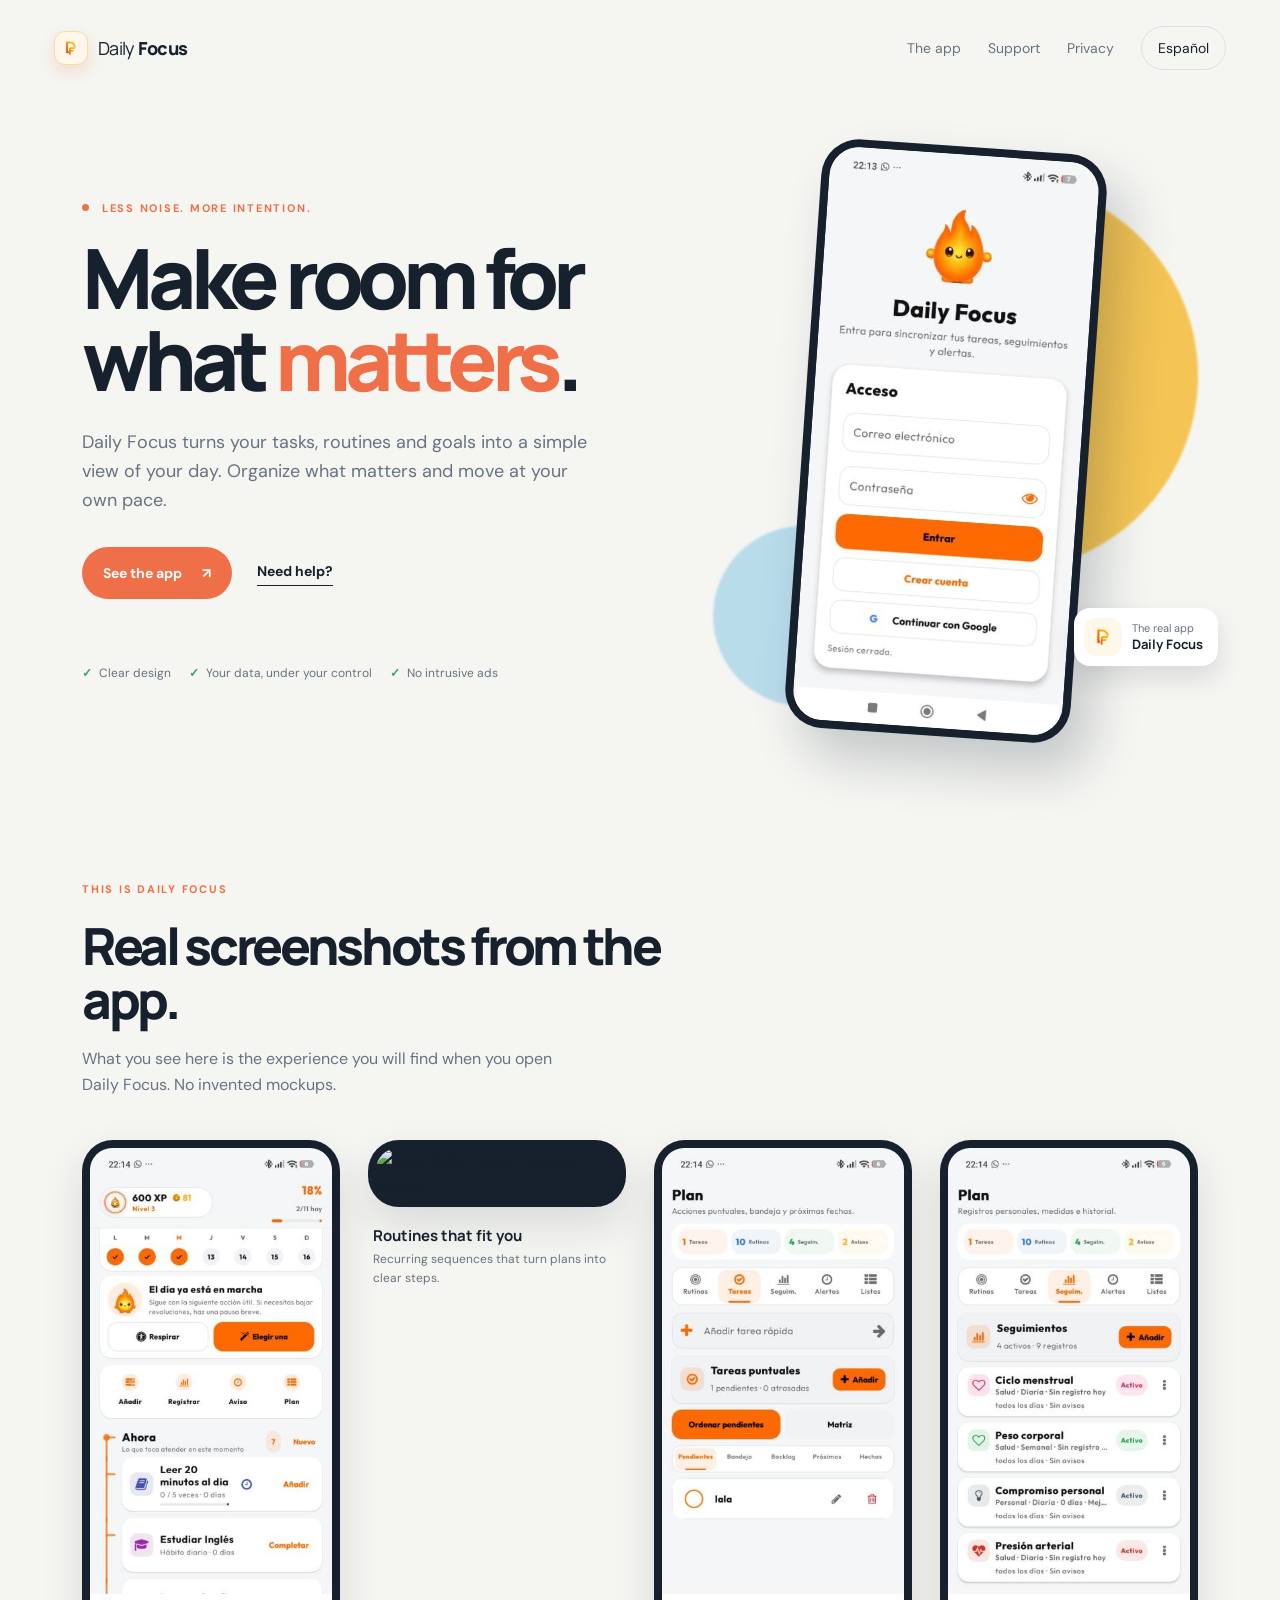
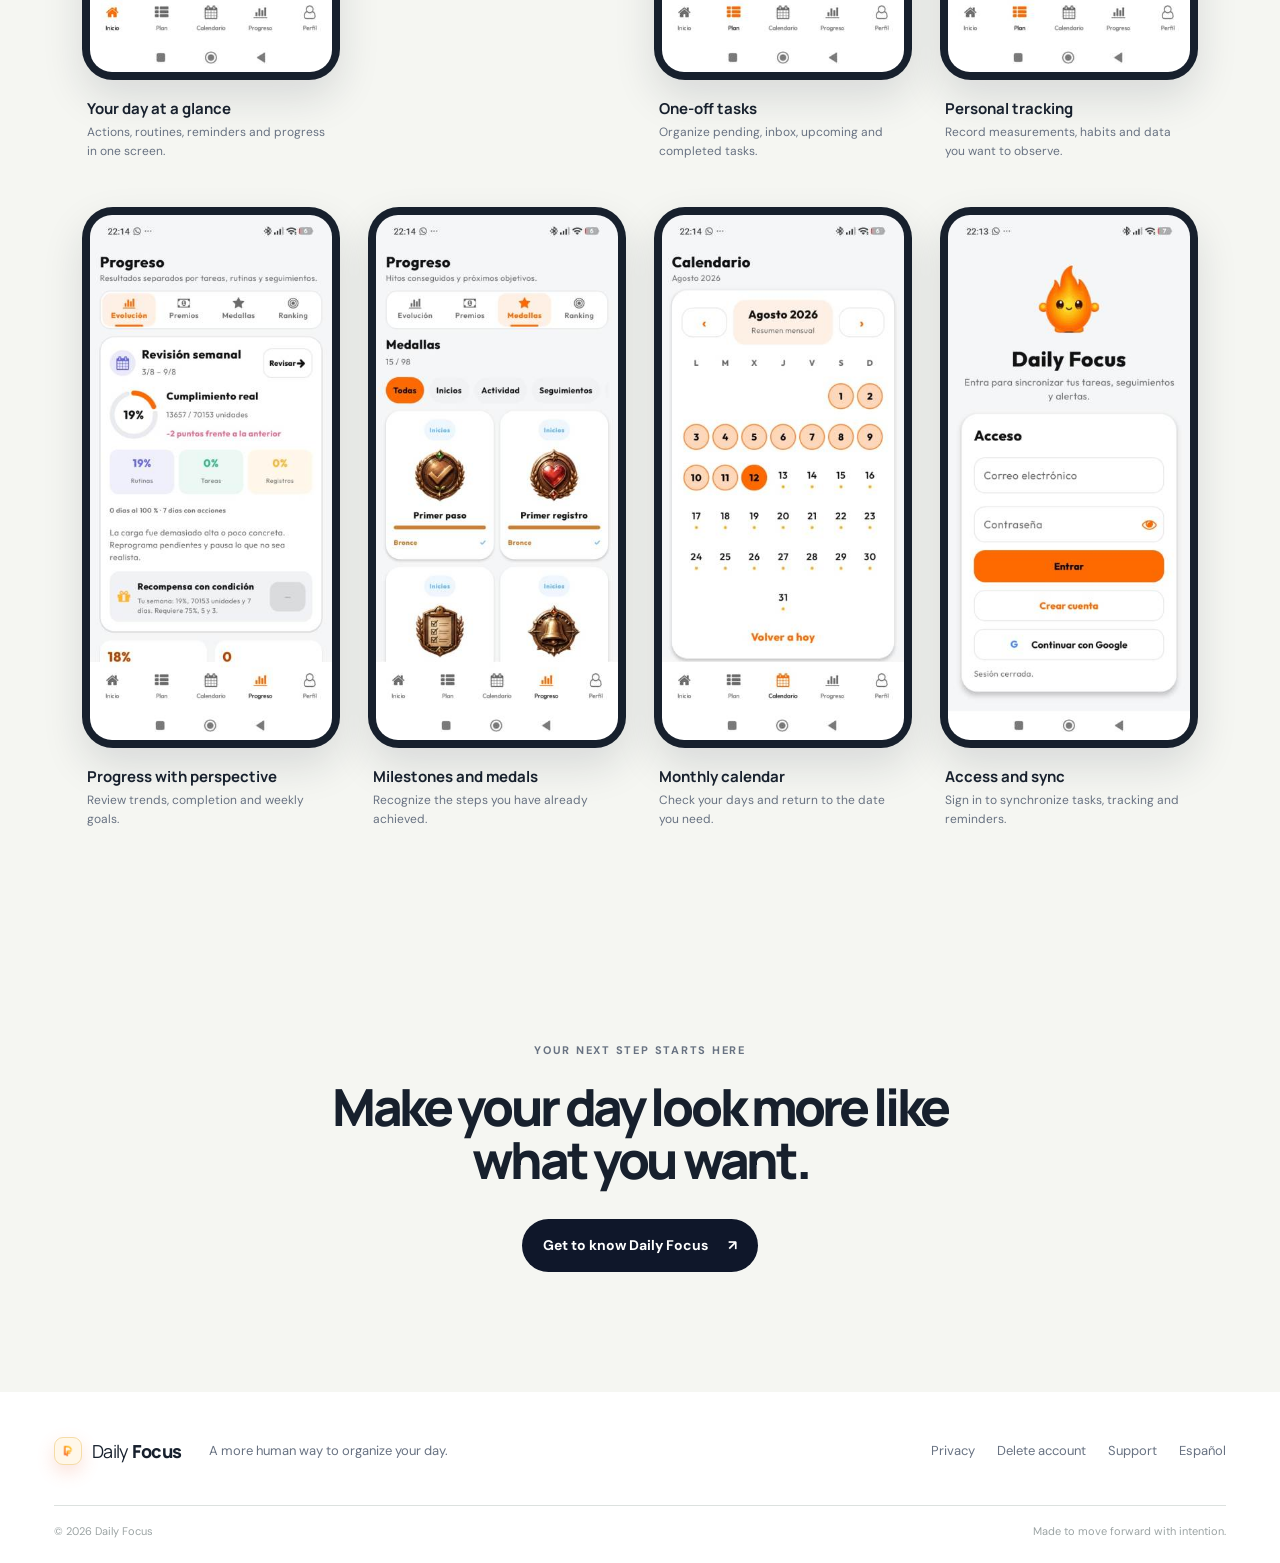
==== en/index.html @ eb647edd "Fix routines screenshot and add English website" ====
<!doctype html><html lang="en"><head><meta charset="utf-8"><meta name="viewport" content="width=device-width,initial-scale=1"><meta name="description" content="Daily Focus helps you turn tasks, routines and goals into a clearer day."><title>Daily Focus | Make room for what matters</title><link rel="stylesheet" href="../styles.css"></head><body><header class="site-header"><a class="brand" href="index.html" aria-label="Daily Focus home"><span class="brand-mark real-mark"><img src="../assets/dailyfocus-icon.png" alt=""></span><span>Daily <strong>Focus</strong></span></a><nav class="nav-links" aria-label="Main navigation"><a href="#screens">The app</a><a href="support.html">Support</a><a href="privacy.html">Privacy</a><a class="nav-cta" href="../index.html">Español</a></nav></header><main><section class="hero section-shell"><div class="hero-copy"><p class="eyebrow"><span class="eyebrow-dot"></span> Less noise. More intention.</p><h1>Make room for what <em>matters</em>.</h1><p class="hero-lede">Daily Focus turns your tasks, routines and goals into a simple view of your day. Organize what matters and move at your own pace.</p><div class="hero-actions"><a class="button button-primary" href="#screens">See the app <span aria-hidden="true">↗</span></a><a class="text-link" href="support.html">Need help?</a></div><div class="trust-row"><span><b>✓</b> Clear design</span><span><b>✓</b> Your data, under your control</span><span><b>✓</b> No intrusive ads</span></div></div><div class="hero-visual real-hero"><div class="orb orb-one"></div><div class="orb orb-two"></div><div class="real-device"><img src="../assets/dailyfocus-login-real.jpg" alt="Real Daily Focus login screen"></div><div class="real-badge"><img src="../assets/dailyfocus-icon.png" alt=""><span>The real app<br><strong>Daily Focus</strong></span></div></div></section><section id="screens" class="screens-section section-shell"><div class="section-heading"><p class="eyebrow">This is Daily Focus</p><h2>Real screenshots from the app.</h2><p>What you see here is the experience you will find when you open Daily Focus. No invented mockups.</p></div><div class="screen-gallery"><figure class="screen-shot"><div class="screen-frame"><img src="../assets/dailyfocus-home-real.jpg" alt="Real Daily Focus home screen"></div><figcaption><strong>Your day at a glance</strong><span>Actions, routines, reminders and progress in one screen.</span></figcaption></figure><figure class="screen-shot"><div class="screen-frame"><img src="../assets/dailyfocus-routines-real.jpg" alt="Real Daily Focus routines screen"></div><figcaption><strong>Routines that fit you</strong><span>Recurring sequences that turn plans into clear steps.</span></figcaption></figure><figure class="screen-shot"><div class="screen-frame"><img src="../assets/dailyfocus-tasks-real.jpg" alt="Real Daily Focus tasks screen"></div><figcaption><strong>One-off tasks</strong><span>Organize pending, inbox, upcoming and completed tasks.</span></figcaption></figure><figure class="screen-shot"><div class="screen-frame"><img src="../assets/dailyfocus-tracking-real.jpg" alt="Real Daily Focus tracking screen"></div><figcaption><strong>Personal tracking</strong><span>Record measurements, habits and data you want to observe.</span></figcaption></figure><figure class="screen-shot"><div class="screen-frame"><img src="../assets/dailyfocus-progress-real.jpg" alt="Real Daily Focus progress screen"></div><figcaption><strong>Progress with perspective</strong><span>Review trends, completion and weekly goals.</span></figcaption></figure><figure class="screen-shot"><div class="screen-frame"><img src="../assets/dailyfocus-medals-real.jpg" alt="Real Daily Focus medals screen"></div><figcaption><strong>Milestones and medals</strong><span>Recognize the steps you have already achieved.</span></figcaption></figure><figure class="screen-shot"><div class="screen-frame"><img src="../assets/dailyfocus-calendar-real.jpg" alt="Real Daily Focus calendar screen"></div><figcaption><strong>Monthly calendar</strong><span>Check your days and return to the date you need.</span></figcaption></figure><figure class="screen-shot"><div class="screen-frame"><img src="../assets/dailyfocus-login-real.jpg" alt="Real Daily Focus login screen"></div><figcaption><strong>Access and sync</strong><span>Sign in to synchronize tasks, tracking and reminders.</span></figcaption></figure></div></section><section class="closing section-shell"><p class="eyebrow">Your next step starts here</p><h2>Make your day look more like what you want.</h2><a class="button button-dark" href="support.html">Get to know Daily Focus <span aria-hidden="true">↗</span></a></section></main><footer class="site-footer"><div class="footer-inner"><a class="brand" href="index.html"><span class="brand-mark real-mark small"><img src="../assets/dailyfocus-icon.png" alt=""></span><span>Daily <strong>Focus</strong></span></a><p>A more human way to organize your day.</p><div class="footer-links"><a href="privacy.html">Privacy</a><a href="delete-account.html">Delete account</a><a href="support.html">Support</a><a href="../index.html">Español</a></div></div><div class="footer-bottom"><span>© 2026 Daily Focus</span><span>Made to move forward with intention.</span></div></footer></body></html>
---- styles.css ----
@import url('https://fonts.googleapis.com/css2?family=DM+Sans:wght@400;500;600;700&family=Manrope:wght@600;700;800&display=swap');:root{--ink:#17202d;--muted:#687282;--paper:#f5f6f2;--white:#fff;--navy:#0f172a;--orange:#ef7048;--yellow:#f6c453;--blue:#b9dceb;--line:#dce1df;--radius:28px}*{box-sizing:border-box}html{scroll-behavior:smooth}body{margin:0;background:var(--paper);color:var(--ink);font-family:'DM Sans',sans-serif;line-height:1.6}a{color:inherit;text-decoration:none}button{font:inherit}.site-header{max-width:1240px;margin:auto;padding:26px 34px;display:flex;align-items:center;justify-content:space-between;gap:24px}.brand{display:inline-flex;align-items:center;gap:10px;font-family:Manrope,sans-serif;font-size:18px;letter-spacing:-.04em}.brand strong{font-weight:800}.brand-mark{width:34px;height:34px;display:grid;place-items:center;background:var(--orange);border-radius:11px;box-shadow:0 7px 18px #ef704833}.brand-mark svg{width:24px;height:24px;fill:none;stroke:#fff;stroke-width:3;stroke-linecap:round;stroke-linejoin:round}.brand-mark.small{width:28px;height:28px;border-radius:9px}.brand-mark.small svg{width:20px;height:20px}.nav-links{display:flex;align-items:center;gap:27px;font-size:14px;color:var(--muted)}.nav-links a:hover,.footer-links a:hover,.text-link:hover{color:var(--orange)}.nav-cta{padding:10px 16px;border:1px solid var(--line);border-radius:999px;color:var(--ink)!important}.menu-toggle{display:none;border:1px solid var(--line);background:transparent;border-radius:9px;padding:8px 12px}.section-shell{max-width:1172px;margin:auto;padding-left:28px;padding-right:28px}.hero{min-height:690px;display:grid;grid-template-columns:1fr .9fr;align-items:center;gap:50px;padding-top:50px;padding-bottom:80px}.eyebrow{margin:0 0 20px;color:var(--orange);font-size:11px;font-weight:700;letter-spacing:.16em;text-transform:uppercase}.eyebrow-dot{display:inline-block;width:7px;height:7px;border-radius:50%;background:var(--orange);margin:0 8px 1px 0}.hero h1{max-width:650px;margin:0;font:800 clamp(3.5rem,6.5vw,6rem)/.98 Manrope,sans-serif;letter-spacing:-.075em}.hero h1 em{font-style:normal;color:var(--orange)}.hero-lede{max-width:510px;color:var(--muted);font-size:18px;margin:28px 0 32px}.hero-actions{display:flex;align-items:center;gap:25px}.button{display:inline-flex;align-items:center;gap:20px;padding:15px 21px;border-radius:999px;font-weight:700;font-size:14px;transition:transform .2s,box-shadow .2s}.button:hover{transform:translateY(-2px);box-shadow:0 12px 25px #1e293b18}.button-primary{color:#fff;background:var(--orange)}.button-dark{color:#fff;background:var(--navy)}.text-link{font-weight:700;font-size:14px;border-bottom:1px solid var(--ink);padding-bottom:3px}.trust-row{display:flex;gap:18px;margin-top:65px;color:var(--muted);font-size:12px}.trust-row b{color:#3d9b77;margin-right:4px}.hero-visual{position:relative;min-height:510px;display:grid;place-items:center}.orb{position:absolute;border-radius:50%;filter:blur(1px)}.orb-one{width:390px;height:390px;background:#f4c554;right:0;top:35px}.orb-two{width:180px;height:180px;background:#b9dceb;left:4%;bottom:30px}.phone{position:relative;width:280px;height:555px;padding:10px;border-radius:38px;background:var(--navy);box-shadow:20px 28px 50px #0f172a35;transform:rotate(5deg);z-index:1}.phone-speaker{position:absolute;z-index:2;top:17px;left:50%;width:74px;height:5px;border-radius:10px;transform:translateX(-50%);background:#243047}.phone-screen{height:100%;padding:38px 17px 16px;border-radius:29px;background:#f7f7f4;overflow:hidden}.app-topline,.phone-section,.task,.bottom-nav{display:flex;align-items:center;justify-content:space-between}.app-topline{color:#899198;font-size:9px;font-weight:800;letter-spacing:.12em}.avatar{display:grid;place-items:center;width:25px;height:25px;border-radius:50%;background:var(--orange);color:#fff;font-size:9px}.phone-greeting{font:700 18px Manrope,sans-serif;margin:21px 0}.focus-card{padding:18px;border-radius:20px;background:#1b2940;color:#fff;box-shadow:0 10px 20px #17202d20}.tiny-label{display:block;font-size:8px;color:#9eabb9;letter-spacing:.1em}.focus-card strong{display:block;font:700 18px Manrope;margin:12px 0}.focus-card small{display:block;color:#aab6c5;font-size:9px;margin-top:9px}.progress{height:5px;background:#34445d;border-radius:9px}.progress i{display:block;width:66%;height:100%;background:var(--yellow);border-radius:9px}.phone-section{margin:23px 0 10px;font-size:11px;font-weight:700}.phone-section small{color:#939ba5;font-size:9px;font-weight:400}.task{padding:14px 2px;border-bottom:1px solid #e7e8e5;gap:7px;font-size:10px}.task b{color:#a0a7ad;font-size:8px;font-weight:400}.check{width:17px;height:17px;border:1.5px solid #c9ced0;border-radius:6px;flex:none}.task.done{color:#9ca2a5;text-decoration:line-through}.task.done .check{display:grid;place-items:center;background:#6fc095;border-color:#6fc095;color:#fff;text-decoration:none;font-size:10px}.bottom-nav{margin-top:24px;color:#9fa6aa;text-align:center;font-size:14px}.bottom-nav span{display:grid;place-items:center;gap:2px}.bottom-nav small{font-size:7px}.bottom-nav .active{color:var(--orange)}.section-block{padding-top:100px;padding-bottom:120px}.section-heading{max-width:600px;margin-bottom:42px}.section-heading h2,.split-copy h2,.closing h2{margin:0;font:800 clamp(2.3rem,4vw,4rem)/1.05 Manrope,sans-serif;letter-spacing:-.065em}.section-heading>p:last-child{color:var(--muted);max-width:480px;margin-top:20px}.feature-grid{display:grid;grid-template-columns:1.05fr .95fr .95fr;gap:17px}.feature-card{min-height:245px;padding:27px;border-radius:var(--radius);background:#fff;box-shadow:0 12px 36px #1b294009}.feature-card-tall{grid-row:span 2;min-height:510px;background:#e8f1ec}.feature-card-wide{grid-column:2 / 4;display:flex;justify-content:space-between;align-items:end;background:#1b2940;color:#fff}.feature-card-wide .card-kicker{color:#b8c4d2}.feature-card-wide p:not(.card-kicker){color:#b8c4d2;max-width:420px}.feature-card h3{font:700 22px Manrope,sans-serif;letter-spacing:-.04em;margin:12px 0}.feature-card p:not(.card-kicker){color:var(--muted);font-size:14px}.card-kicker{font-size:10px!important;letter-spacing:.14em;text-transform:uppercase;color:#6e8d78;margin:23px 0 0!important}.feature-icon{display:grid;place-items:center;width:46px;height:46px;border-radius:15px;font-size:22px}.icon-sun{background:#fdf0c4;color:#d69d0e}.icon-blue{background:#e1f2f7;color:#4a93ad}.icon-coral{background:#fbe5de;color:#dd684a}.mini-agenda{display:grid;gap:10px;margin-top:50px;color:#47614f;font-size:13px}.mini-agenda span{padding:12px 13px;background:#f5faf5;border-radius:12px}.mini-check{display:inline-grid;place-items:center;width:17px;height:17px;border-radius:5px;background:#76bc93;color:#fff;font-style:normal;font-size:11px;margin-right:8px}.mini-agenda i{display:inline-block;width:17px;height:17px;border:1px solid #c1d3c6;border-radius:5px;vertical-align:middle;margin-right:8px}.arrow-link{font-size:38px;line-height:1}.split-section{display:grid;grid-template-columns:1fr 1fr;align-items:center;gap:95px;padding-top:75px;padding-bottom:150px}.split-image{min-height:470px;position:relative;border-radius:var(--radius);background:#d9e9e6;overflow:hidden}.sun-shape{position:absolute;width:310px;height:310px;border-radius:50%;background:#f6c453;left:50%;top:50%;transform:translate(-50%,-54%);box-shadow:0 0 0 35px #f6c45325,0 0 0 72px #f6c45312}.quote-card{position:absolute;bottom:28px;left:27px;right:27px;padding:17px 20px;background:#ffffffdb;border-radius:18px;backdrop-filter:blur(8px)}.quote-card span{font:800 32px Georgia;color:var(--orange);line-height:.5}.quote-card p{margin:4px 0 0;font:600 15px/1.4 Manrope,sans-serif}.steps{margin-top:38px}.steps>div{display:flex;gap:21px;padding:20px 0;border-bottom:1px solid var(--line)}.steps span{color:var(--orange);font-size:11px;font-weight:700;letter-spacing:.1em;padding-top:4px}.steps p{margin:0;color:var(--muted);font-size:14px}.steps strong{color:var(--ink);font-size:16px}.closing{padding-top:60px;padding-bottom:120px;text-align:center}.closing h2{max-width:720px;margin:0 auto 32px}.closing .eyebrow{color:var(--muted)}.site-footer{background:#fff;padding:45px 34px 22px}.footer-inner,.footer-bottom{max-width:1172px;margin:auto;display:flex;align-items:center;gap:28px}.footer-inner>p{margin:0;color:var(--muted);font-size:13px}.footer-links{margin-left:auto;display:flex;gap:22px;color:var(--muted);font-size:13px}.footer-bottom{justify-content:space-between;border-top:1px solid var(--line);margin-top:40px;padding-top:17px;color:#9ca4a4;font-size:11px}.legal-page{background:#f5f6f2}.legal-shell{max-width:850px;margin:auto;padding:35px 28px 100px}.back-link{display:inline-block;color:var(--muted);font-size:13px;margin-bottom:30px}.legal-card{background:#fff;border-radius:var(--radius);padding:clamp(28px,6vw,72px);box-shadow:0 20px 60px #17202d0b}.legal-card h1{font:800 clamp(2.6rem,5vw,4.5rem)/1.03 Manrope,sans-serif;letter-spacing:-.07em;margin:0 0 24px}.legal-card h2{font:700 22px Manrope,sans-serif;margin:42px 0 12px;letter-spacing:-.04em}.legal-card p,.legal-card li{color:#5e6977;font-size:16px}.legal-lead{font-size:20px!important;line-height:1.5;max-width:650px}.updated{font-size:12px!important;color:#9ba2a6!important;margin-top:28px}.legal-card a{color:#d65b3c;text-decoration:underline;text-underline-offset:3px}.notice{margin:30px 0;padding:18px 20px;border-left:4px solid var(--orange);border-radius:12px;background:#fff4ee;color:#6d5046;font-size:14px}.numbered{padding-left:25px}.numbered li{padding:8px 0}.deletion-icon{width:56px;height:56px;display:grid;place-items:center;border-radius:18px;background:#fbe5de;color:#dc6648;font-size:34px;line-height:1;margin-bottom:28px}.mail-button{margin-top:15px;text-decoration:none!important}.small-note{font-size:12px!important}.support-grid{display:grid;grid-template-columns:1fr 1fr;gap:16px;margin:35px 0}.support-panel{padding:25px;border-radius:20px;background:#f5f8f6}.support-panel h2{margin-top:22px}.support-panel p{font-size:14px}.contact-email{font-weight:700}.legal-card details{padding:18px 0;border-bottom:1px solid var(--line)}.legal-card summary{cursor:pointer;font-weight:700;font-family:Manrope,sans-serif}.legal-card details p{font-size:14px;margin-bottom:0}.simple-footer{max-width:850px;margin:auto;padding:22px 28px 45px;display:flex;gap:20px;color:#899299;font-size:12px}.simple-footer a{color:#687282}.reveal{animation:rise .7s both}.reveal-delay{animation-delay:.15s}@keyframes rise{from{opacity:0;transform:translateY(18px)}to{opacity:1;transform:none}}@media(max-width:800px){.site-header{padding:20px 22px}.menu-toggle{display:block}.nav-links{display:none;position:absolute;z-index:5;top:72px;left:18px;right:18px;padding:18px;flex-direction:column;align-items:stretch;background:#fff;border-radius:18px;box-shadow:0 15px 40px #17202d20}.nav-links.open{display:flex}.hero{grid-template-columns:1fr;padding-top:48px;min-height:auto}.hero-visual{min-height:490px}.hero h1{font-size:clamp(3.3rem,16vw,5rem)}.trust-row{flex-wrap:wrap;margin-top:40px}.feature-grid{grid-template-columns:1fr}.feature-card-tall,.feature-card-wide{grid-row:auto;grid-column:auto;min-height:300px}.split-section{grid-template-columns:1fr;gap:45px;padding-bottom:90px}.split-image{min-height:380px}.footer-inner{flex-wrap:wrap}.footer-links{width:100%;margin-left:0}.footer-bottom{align-items:flex-start;gap:10px;flex-direction:column}.support-grid{grid-template-columns:1fr}.legal-shell{padding-top:20px}.legal-card{padding:28px 23px}.simple-footer{flex-wrap:wrap;padding-left:28px;padding-right:28px}}.real-mark{background:#fff7e9!important;border:1px solid #f4dca6;overflow:hidden}.real-mark img{width:100%;height:100%;object-fit:cover}.real-hero{min-height:560px}.real-device{position:relative;width:286px;height:590px;padding:8px;border-radius:38px;background:#17202d;box-shadow:20px 28px 50px #0f172a35;transform:rotate(4deg);z-index:1;overflow:hidden}.real-device img{width:100%;height:100%;display:block;object-fit:cover;border-radius:30px}.real-badge{position:absolute;right:-20px;bottom:70px;z-index:2;display:flex;align-items:center;gap:10px;padding:10px 15px 10px 10px;border-radius:16px;background:#fff;box-shadow:0 12px 25px #17202d20;font-size:11px;line-height:1.25;color:#687282}.real-badge img{width:38px;height:38px;border-radius:12px;background:#fff7e9}.real-badge strong{font:700 13px Manrope,sans-serif;color:#17202d}.screens-section{padding-top:65px;padding-bottom:135px}.screen-gallery{display:grid;grid-template-columns:1fr 1fr;gap:28px;align-items:start}.screen-shot{margin:0}.screen-frame{padding:12px;border-radius:31px;background:#17202d;box-shadow:0 18px 40px #17202d20}.screen-frame img{display:block;width:100%;height:auto;border-radius:22px}.screen-shot figcaption{display:grid;gap:4px;padding:18px 5px}.screen-shot figcaption strong{font:700 18px Manrope,sans-serif}.screen-shot figcaption span{font-size:13px;color:#687282}@media(max-width:800px){.real-hero{min-height:510px}.real-device{width:238px;height:490px}.real-badge{right:-5px;bottom:38px}.screen-gallery{grid-template-columns:1fr}.screens-section{padding-bottom:90px}}.real-device img{object-fit:contain;background:#f5f6f8}.screen-gallery{grid-template-columns:repeat(4,minmax(0,1fr));align-items:start}.screen-frame{padding:8px}.screen-shot figcaption{min-height:72px}.screen-shot figcaption strong{font-size:15px}.screen-shot figcaption span{font-size:12px}@media(max-width:1000px){.screen-gallery{grid-template-columns:repeat(3,minmax(0,1fr))}}@media(max-width:800px){.screen-gallery{grid-template-columns:repeat(2,minmax(0,1fr))}}@media(max-width:520px){.screen-gallery{grid-template-columns:1fr}}
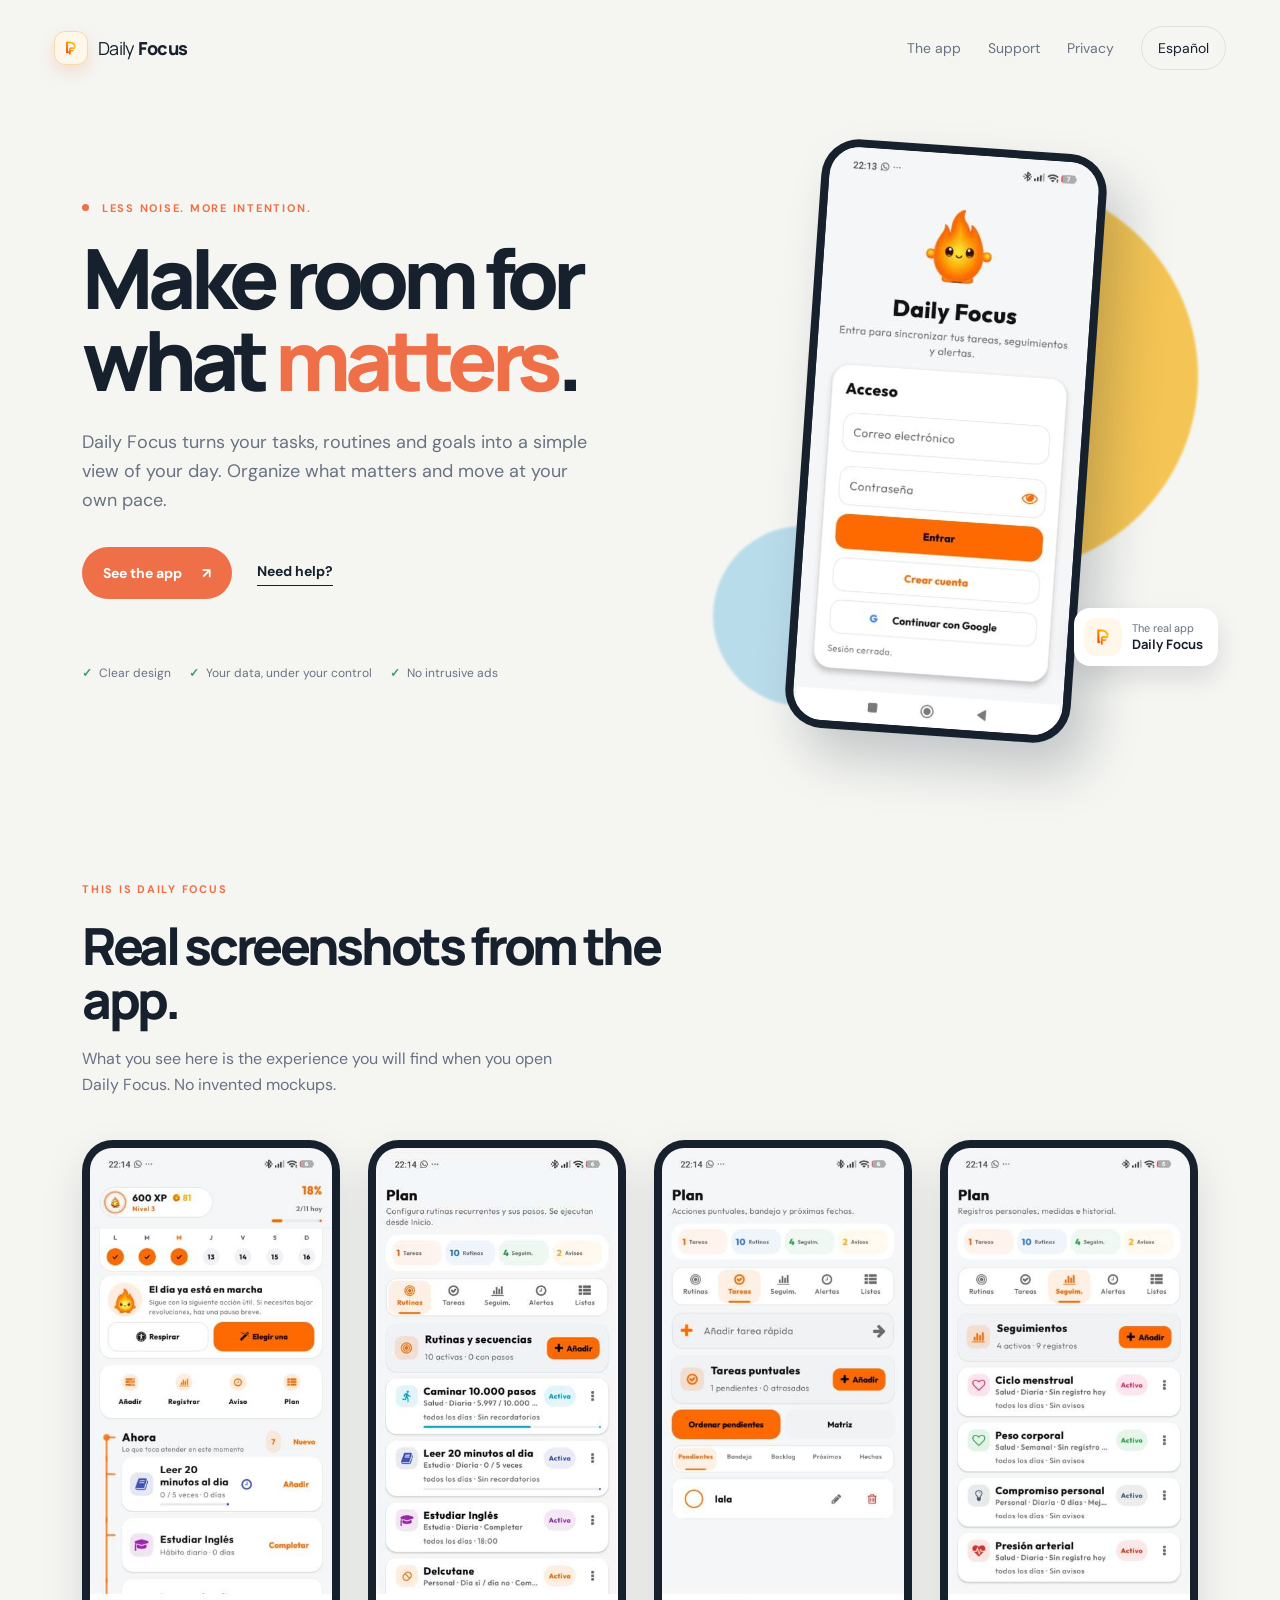
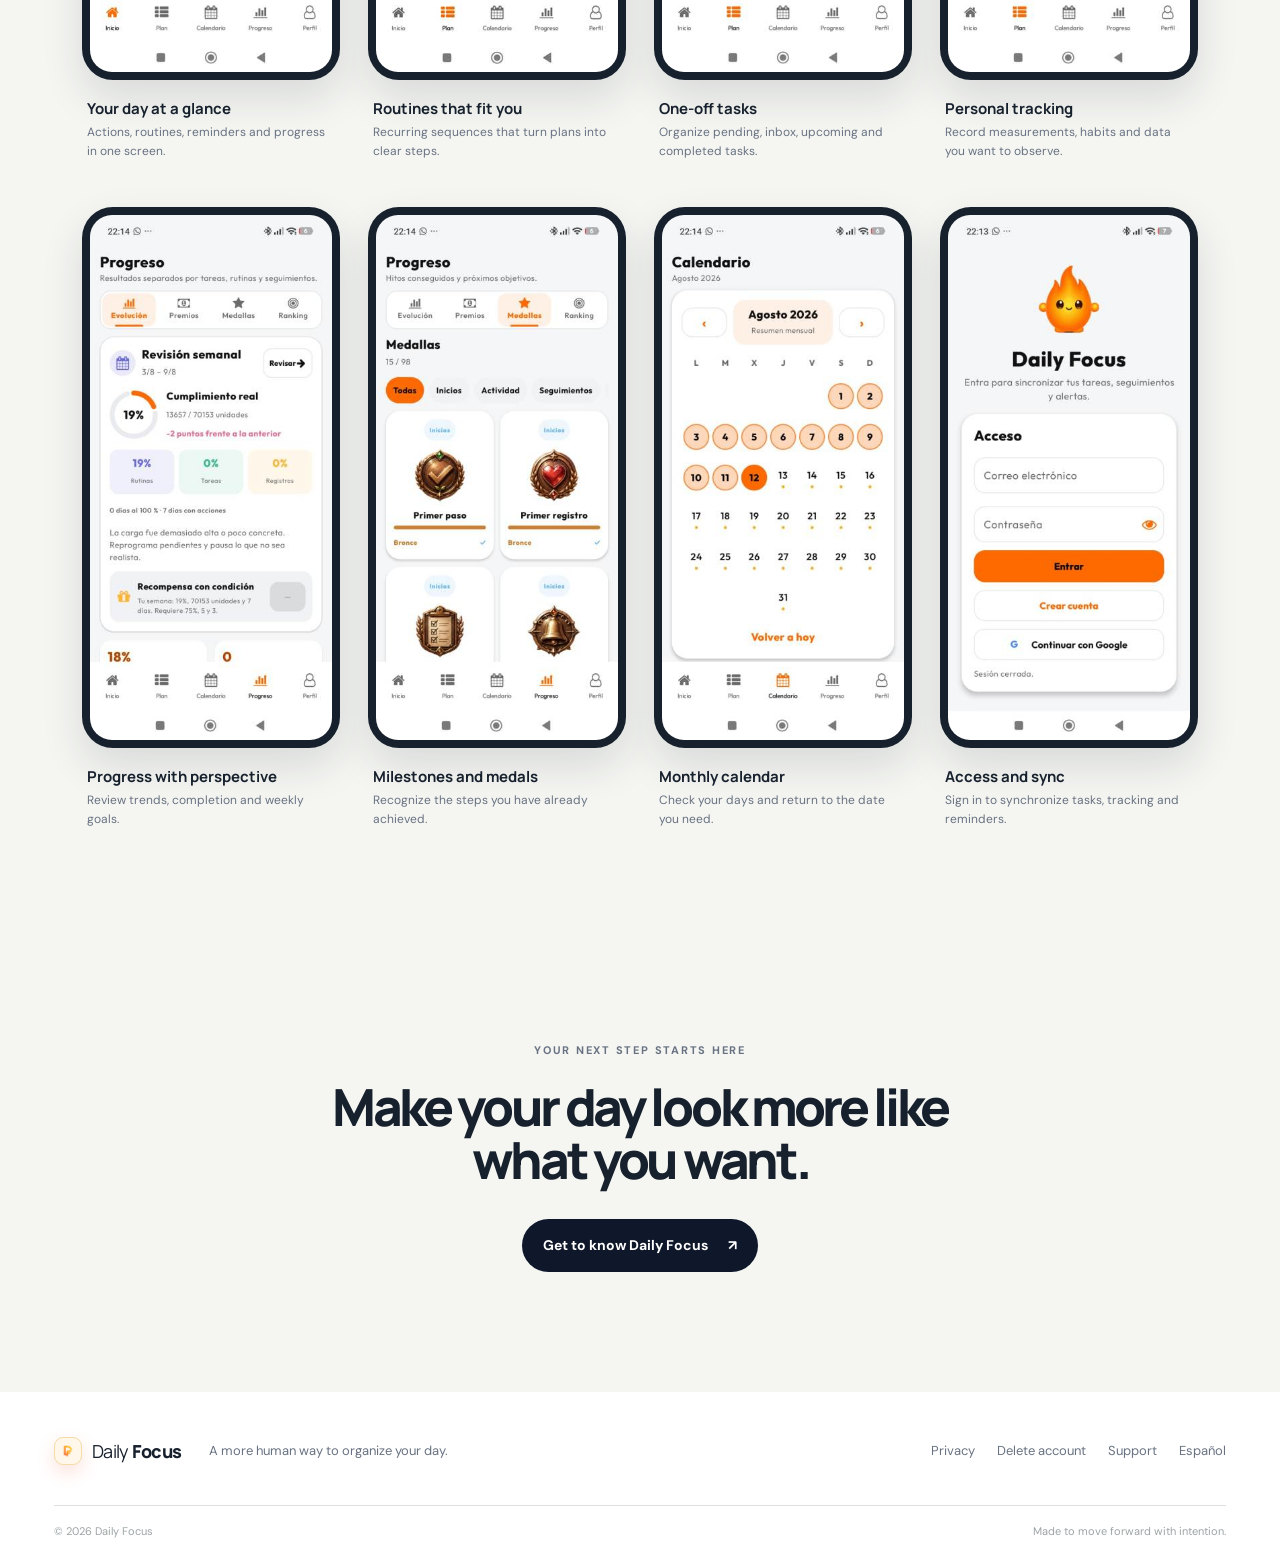
==== commit cc8cabfd: "Replace cached routines screenshot asset" ====
--- a/en/index.html
+++ b/en/index.html
@@ -1 +1 @@
-<!doctype html><html lang="en"><head><meta charset="utf-8"><meta name="viewport" content="width=device-width,initial-scale=1"><meta name="description" content="Daily Focus helps you turn tasks, routines and goals into a clearer day."><title>Daily Focus | Make room for what matters</title><link rel="stylesheet" href="../styles.css"></head><body><header class="site-header"><a class="brand" href="index.html" aria-label="Daily Focus home"><span class="brand-mark real-mark"><img src="../assets/dailyfocus-icon.png" alt=""></span><span>Daily <strong>Focus</strong></span></a><nav class="nav-links" aria-label="Main navigation"><a href="#screens">The app</a><a href="support.html">Support</a><a href="privacy.html">Privacy</a><a class="nav-cta" href="../index.html">Español</a></nav></header><main><section class="hero section-shell"><div class="hero-copy"><p class="eyebrow"><span class="eyebrow-dot"></span> Less noise. More intention.</p><h1>Make room for what <em>matters</em>.</h1><p class="hero-lede">Daily Focus turns your tasks, routines and goals into a simple view of your day. Organize what matters and move at your own pace.</p><div class="hero-actions"><a class="button button-primary" href="#screens">See the app <span aria-hidden="true">↗</span></a><a class="text-link" href="support.html">Need help?</a></div><div class="trust-row"><span><b>✓</b> Clear design</span><span><b>✓</b> Your data, under your control</span><span><b>✓</b> No intrusive ads</span></div></div><div class="hero-visual real-hero"><div class="orb orb-one"></div><div class="orb orb-two"></div><div class="real-device"><img src="../assets/dailyfocus-login-real.jpg" alt="Real Daily Focus login screen"></div><div class="real-badge"><img src="../assets/dailyfocus-icon.png" alt=""><span>The real app<br><strong>Daily Focus</strong></span></div></div></section><section id="screens" class="screens-section section-shell"><div class="section-heading"><p class="eyebrow">This is Daily Focus</p><h2>Real screenshots from the app.</h2><p>What you see here is the experience you will find when you open Daily Focus. No invented mockups.</p></div><div class="screen-gallery"><figure class="screen-shot"><div class="screen-frame"><img src="../assets/dailyfocus-home-real.jpg" alt="Real Daily Focus home screen"></div><figcaption><strong>Your day at a glance</strong><span>Actions, routines, reminders and progress in one screen.</span></figcaption></figure><figure class="screen-shot"><div class="screen-frame"><img src="../assets/dailyfocus-routines-real.jpg" alt="Real Daily Focus routines screen"></div><figcaption><strong>Routines that fit you</strong><span>Recurring sequences that turn plans into clear steps.</span></figcaption></figure><figure class="screen-shot"><div class="screen-frame"><img src="../assets/dailyfocus-tasks-real.jpg" alt="Real Daily Focus tasks screen"></div><figcaption><strong>One-off tasks</strong><span>Organize pending, inbox, upcoming and completed tasks.</span></figcaption></figure><figure class="screen-shot"><div class="screen-frame"><img src="../assets/dailyfocus-tracking-real.jpg" alt="Real Daily Focus tracking screen"></div><figcaption><strong>Personal tracking</strong><span>Record measurements, habits and data you want to observe.</span></figcaption></figure><figure class="screen-shot"><div class="screen-frame"><img src="../assets/dailyfocus-progress-real.jpg" alt="Real Daily Focus progress screen"></div><figcaption><strong>Progress with perspective</strong><span>Review trends, completion and weekly goals.</span></figcaption></figure><figure class="screen-shot"><div class="screen-frame"><img src="../assets/dailyfocus-medals-real.jpg" alt="Real Daily Focus medals screen"></div><figcaption><strong>Milestones and medals</strong><span>Recognize the steps you have already achieved.</span></figcaption></figure><figure class="screen-shot"><div class="screen-frame"><img src="../assets/dailyfocus-calendar-real.jpg" alt="Real Daily Focus calendar screen"></div><figcaption><strong>Monthly calendar</strong><span>Check your days and return to the date you need.</span></figcaption></figure><figure class="screen-shot"><div class="screen-frame"><img src="../assets/dailyfocus-login-real.jpg" alt="Real Daily Focus login screen"></div><figcaption><strong>Access and sync</strong><span>Sign in to synchronize tasks, tracking and reminders.</span></figcaption></figure></div></section><section class="closing section-shell"><p class="eyebrow">Your next step starts here</p><h2>Make your day look more like what you want.</h2><a class="button button-dark" href="support.html">Get to know Daily Focus <span aria-hidden="true">↗</span></a></section></main><footer class="site-footer"><div class="footer-inner"><a class="brand" href="index.html"><span class="brand-mark real-mark small"><img src="../assets/dailyfocus-icon.png" alt=""></span><span>Daily <strong>Focus</strong></span></a><p>A more human way to organize your day.</p><div class="footer-links"><a href="privacy.html">Privacy</a><a href="delete-account.html">Delete account</a><a href="support.html">Support</a><a href="../index.html">Español</a></div></div><div class="footer-bottom"><span>© 2026 Daily Focus</span><span>Made to move forward with intention.</span></div></footer></body></html>+<!doctype html><html lang="en"><head><meta charset="utf-8"><meta name="viewport" content="width=device-width,initial-scale=1"><meta name="description" content="Daily Focus helps you turn tasks, routines and goals into a clearer day."><title>Daily Focus | Make room for what matters</title><link rel="stylesheet" href="../styles.css"></head><body><header class="site-header"><a class="brand" href="index.html" aria-label="Daily Focus home"><span class="brand-mark real-mark"><img src="../assets/dailyfocus-icon.png" alt=""></span><span>Daily <strong>Focus</strong></span></a><nav class="nav-links" aria-label="Main navigation"><a href="#screens">The app</a><a href="support.html">Support</a><a href="privacy.html">Privacy</a><a class="nav-cta" href="../index.html">Español</a></nav></header><main><section class="hero section-shell"><div class="hero-copy"><p class="eyebrow"><span class="eyebrow-dot"></span> Less noise. More intention.</p><h1>Make room for what <em>matters</em>.</h1><p class="hero-lede">Daily Focus turns your tasks, routines and goals into a simple view of your day. Organize what matters and move at your own pace.</p><div class="hero-actions"><a class="button button-primary" href="#screens">See the app <span aria-hidden="true">↗</span></a><a class="text-link" href="support.html">Need help?</a></div><div class="trust-row"><span><b>✓</b> Clear design</span><span><b>✓</b> Your data, under your control</span><span><b>✓</b> No intrusive ads</span></div></div><div class="hero-visual real-hero"><div class="orb orb-one"></div><div class="orb orb-two"></div><div class="real-device"><img src="../assets/dailyfocus-login-real.jpg" alt="Real Daily Focus login screen"></div><div class="real-badge"><img src="../assets/dailyfocus-icon.png" alt=""><span>The real app<br><strong>Daily Focus</strong></span></div></div></section><section id="screens" class="screens-section section-shell"><div class="section-heading"><p class="eyebrow">This is Daily Focus</p><h2>Real screenshots from the app.</h2><p>What you see here is the experience you will find when you open Daily Focus. No invented mockups.</p></div><div class="screen-gallery"><figure class="screen-shot"><div class="screen-frame"><img src="../assets/dailyfocus-home-real.jpg" alt="Real Daily Focus home screen"></div><figcaption><strong>Your day at a glance</strong><span>Actions, routines, reminders and progress in one screen.</span></figcaption></figure><figure class="screen-shot"><div class="screen-frame"><img src="../assets/dailyfocus-routines-real-v2.jpg" alt="Real Daily Focus routines screen"></div><figcaption><strong>Routines that fit you</strong><span>Recurring sequences that turn plans into clear steps.</span></figcaption></figure><figure class="screen-shot"><div class="screen-frame"><img src="../assets/dailyfocus-tasks-real.jpg" alt="Real Daily Focus tasks screen"></div><figcaption><strong>One-off tasks</strong><span>Organize pending, inbox, upcoming and completed tasks.</span></figcaption></figure><figure class="screen-shot"><div class="screen-frame"><img src="../assets/dailyfocus-tracking-real.jpg" alt="Real Daily Focus tracking screen"></div><figcaption><strong>Personal tracking</strong><span>Record measurements, habits and data you want to observe.</span></figcaption></figure><figure class="screen-shot"><div class="screen-frame"><img src="../assets/dailyfocus-progress-real.jpg" alt="Real Daily Focus progress screen"></div><figcaption><strong>Progress with perspective</strong><span>Review trends, completion and weekly goals.</span></figcaption></figure><figure class="screen-shot"><div class="screen-frame"><img src="../assets/dailyfocus-medals-real.jpg" alt="Real Daily Focus medals screen"></div><figcaption><strong>Milestones and medals</strong><span>Recognize the steps you have already achieved.</span></figcaption></figure><figure class="screen-shot"><div class="screen-frame"><img src="../assets/dailyfocus-calendar-real.jpg" alt="Real Daily Focus calendar screen"></div><figcaption><strong>Monthly calendar</strong><span>Check your days and return to the date you need.</span></figcaption></figure><figure class="screen-shot"><div class="screen-frame"><img src="../assets/dailyfocus-login-real.jpg" alt="Real Daily Focus login screen"></div><figcaption><strong>Access and sync</strong><span>Sign in to synchronize tasks, tracking and reminders.</span></figcaption></figure></div></section><section class="closing section-shell"><p class="eyebrow">Your next step starts here</p><h2>Make your day look more like what you want.</h2><a class="button button-dark" href="support.html">Get to know Daily Focus <span aria-hidden="true">↗</span></a></section></main><footer class="site-footer"><div class="footer-inner"><a class="brand" href="index.html"><span class="brand-mark real-mark small"><img src="../assets/dailyfocus-icon.png" alt=""></span><span>Daily <strong>Focus</strong></span></a><p>A more human way to organize your day.</p><div class="footer-links"><a href="privacy.html">Privacy</a><a href="delete-account.html">Delete account</a><a href="support.html">Support</a><a href="../index.html">Español</a></div></div><div class="footer-bottom"><span>© 2026 Daily Focus</span><span>Made to move forward with intention.</span></div></footer></body></html>
--- a/styles.css
+++ b/styles.css
@@ -1 +1 @@
-@import url('https://fonts.googleapis.com/css2?family=DM+Sans:wght@400;500;600;700&family=Manrope:wght@600;700;800&display=swap');:root{--ink:#17202d;--muted:#687282;--paper:#f5f6f2;--white:#fff;--navy:#0f172a;--orange:#ef7048;--yellow:#f6c453;--blue:#b9dceb;--line:#dce1df;--radius:28px}*{box-sizing:border-box}html{scroll-behavior:smooth}body{margin:0;background:var(--paper);color:var(--ink);font-family:'DM Sans',sans-serif;line-height:1.6}a{color:inherit;text-decoration:none}button{font:inherit}.site-header{max-width:1240px;margin:auto;padding:26px 34px;display:flex;align-items:center;justify-content:space-between;gap:24px}.brand{display:inline-flex;align-items:center;gap:10px;font-family:Manrope,sans-serif;font-size:18px;letter-spacing:-.04em}.brand strong{font-weight:800}.brand-mark{width:34px;height:34px;display:grid;place-items:center;background:var(--orange);border-radius:11px;box-shadow:0 7px 18px #ef704833}.brand-mark svg{width:24px;height:24px;fill:none;stroke:#fff;stroke-width:3;stroke-linecap:round;stroke-linejoin:round}.brand-mark.small{width:28px;height:28px;border-radius:9px}.brand-mark.small svg{width:20px;height:20px}.nav-links{display:flex;align-items:center;gap:27px;font-size:14px;color:var(--muted)}.nav-links a:hover,.footer-links a:hover,.text-link:hover{color:var(--orange)}.nav-cta{padding:10px 16px;border:1px solid var(--line);border-radius:999px;color:var(--ink)!important}.menu-toggle{display:none;border:1px solid var(--line);background:transparent;border-radius:9px;padding:8px 12px}.section-shell{max-width:1172px;margin:auto;padding-left:28px;padding-right:28px}.hero{min-height:690px;display:grid;grid-template-columns:1fr .9fr;align-items:center;gap:50px;padding-top:50px;padding-bottom:80px}.eyebrow{margin:0 0 20px;color:var(--orange);font-size:11px;font-weight:700;letter-spacing:.16em;text-transform:uppercase}.eyebrow-dot{display:inline-block;width:7px;height:7px;border-radius:50%;background:var(--orange);margin:0 8px 1px 0}.hero h1{max-width:650px;margin:0;font:800 clamp(3.5rem,6.5vw,6rem)/.98 Manrope,sans-serif;letter-spacing:-.075em}.hero h1 em{font-style:normal;color:var(--orange)}.hero-lede{max-width:510px;color:var(--muted);font-size:18px;margin:28px 0 32px}.hero-actions{display:flex;align-items:center;gap:25px}.button{display:inline-flex;align-items:center;gap:20px;padding:15px 21px;border-radius:999px;font-weight:700;font-size:14px;transition:transform .2s,box-shadow .2s}.button:hover{transform:translateY(-2px);box-shadow:0 12px 25px #1e293b18}.button-primary{color:#fff;background:var(--orange)}.button-dark{color:#fff;background:var(--navy)}.text-link{font-weight:700;font-size:14px;border-bottom:1px solid var(--ink);padding-bottom:3px}.trust-row{display:flex;gap:18px;margin-top:65px;color:var(--muted);font-size:12px}.trust-row b{color:#3d9b77;margin-right:4px}.hero-visual{position:relative;min-height:510px;display:grid;place-items:center}.orb{position:absolute;border-radius:50%;filter:blur(1px)}.orb-one{width:390px;height:390px;background:#f4c554;right:0;top:35px}.orb-two{width:180px;height:180px;background:#b9dceb;left:4%;bottom:30px}.phone{position:relative;width:280px;height:555px;padding:10px;border-radius:38px;background:var(--navy);box-shadow:20px 28px 50px #0f172a35;transform:rotate(5deg);z-index:1}.phone-speaker{position:absolute;z-index:2;top:17px;left:50%;width:74px;height:5px;border-radius:10px;transform:translateX(-50%);background:#243047}.phone-screen{height:100%;padding:38px 17px 16px;border-radius:29px;background:#f7f7f4;overflow:hidden}.app-topline,.phone-section,.task,.bottom-nav{display:flex;align-items:center;justify-content:space-between}.app-topline{color:#899198;font-size:9px;font-weight:800;letter-spacing:.12em}.avatar{display:grid;place-items:center;width:25px;height:25px;border-radius:50%;background:var(--orange);color:#fff;font-size:9px}.phone-greeting{font:700 18px Manrope,sans-serif;margin:21px 0}.focus-card{padding:18px;border-radius:20px;background:#1b2940;color:#fff;box-shadow:0 10px 20px #17202d20}.tiny-label{display:block;font-size:8px;color:#9eabb9;letter-spacing:.1em}.focus-card strong{display:block;font:700 18px Manrope;margin:12px 0}.focus-card small{display:block;color:#aab6c5;font-size:9px;margin-top:9px}.progress{height:5px;background:#34445d;border-radius:9px}.progress i{display:block;width:66%;height:100%;background:var(--yellow);border-radius:9px}.phone-section{margin:23px 0 10px;font-size:11px;font-weight:700}.phone-section small{color:#939ba5;font-size:9px;font-weight:400}.task{padding:14px 2px;border-bottom:1px solid #e7e8e5;gap:7px;font-size:10px}.task b{color:#a0a7ad;font-size:8px;font-weight:400}.check{width:17px;height:17px;border:1.5px solid #c9ced0;border-radius:6px;flex:none}.task.done{color:#9ca2a5;text-decoration:line-through}.task.done .check{display:grid;place-items:center;background:#6fc095;border-color:#6fc095;color:#fff;text-decoration:none;font-size:10px}.bottom-nav{margin-top:24px;color:#9fa6aa;text-align:center;font-size:14px}.bottom-nav span{display:grid;place-items:center;gap:2px}.bottom-nav small{font-size:7px}.bottom-nav .active{color:var(--orange)}.section-block{padding-top:100px;padding-bottom:120px}.section-heading{max-width:600px;margin-bottom:42px}.section-heading h2,.split-copy h2,.closing h2{margin:0;font:800 clamp(2.3rem,4vw,4rem)/1.05 Manrope,sans-serif;letter-spacing:-.065em}.section-heading>p:last-child{color:var(--muted);max-width:480px;margin-top:20px}.feature-grid{display:grid;grid-template-columns:1.05fr .95fr .95fr;gap:17px}.feature-card{min-height:245px;padding:27px;border-radius:var(--radius);background:#fff;box-shadow:0 12px 36px #1b294009}.feature-card-tall{grid-row:span 2;min-height:510px;background:#e8f1ec}.feature-card-wide{grid-column:2 / 4;display:flex;justify-content:space-between;align-items:end;background:#1b2940;color:#fff}.feature-card-wide .card-kicker{color:#b8c4d2}.feature-card-wide p:not(.card-kicker){color:#b8c4d2;max-width:420px}.feature-card h3{font:700 22px Manrope,sans-serif;letter-spacing:-.04em;margin:12px 0}.feature-card p:not(.card-kicker){color:var(--muted);font-size:14px}.card-kicker{font-size:10px!important;letter-spacing:.14em;text-transform:uppercase;color:#6e8d78;margin:23px 0 0!important}.feature-icon{display:grid;place-items:center;width:46px;height:46px;border-radius:15px;font-size:22px}.icon-sun{background:#fdf0c4;color:#d69d0e}.icon-blue{background:#e1f2f7;color:#4a93ad}.icon-coral{background:#fbe5de;color:#dd684a}.mini-agenda{display:grid;gap:10px;margin-top:50px;color:#47614f;font-size:13px}.mini-agenda span{padding:12px 13px;background:#f5faf5;border-radius:12px}.mini-check{display:inline-grid;place-items:center;width:17px;height:17px;border-radius:5px;background:#76bc93;color:#fff;font-style:normal;font-size:11px;margin-right:8px}.mini-agenda i{display:inline-block;width:17px;height:17px;border:1px solid #c1d3c6;border-radius:5px;vertical-align:middle;margin-right:8px}.arrow-link{font-size:38px;line-height:1}.split-section{display:grid;grid-template-columns:1fr 1fr;align-items:center;gap:95px;padding-top:75px;padding-bottom:150px}.split-image{min-height:470px;position:relative;border-radius:var(--radius);background:#d9e9e6;overflow:hidden}.sun-shape{position:absolute;width:310px;height:310px;border-radius:50%;background:#f6c453;left:50%;top:50%;transform:translate(-50%,-54%);box-shadow:0 0 0 35px #f6c45325,0 0 0 72px #f6c45312}.quote-card{position:absolute;bottom:28px;left:27px;right:27px;padding:17px 20px;background:#ffffffdb;border-radius:18px;backdrop-filter:blur(8px)}.quote-card span{font:800 32px Georgia;color:var(--orange);line-height:.5}.quote-card p{margin:4px 0 0;font:600 15px/1.4 Manrope,sans-serif}.steps{margin-top:38px}.steps>div{display:flex;gap:21px;padding:20px 0;border-bottom:1px solid var(--line)}.steps span{color:var(--orange);font-size:11px;font-weight:700;letter-spacing:.1em;padding-top:4px}.steps p{margin:0;color:var(--muted);font-size:14px}.steps strong{color:var(--ink);font-size:16px}.closing{padding-top:60px;padding-bottom:120px;text-align:center}.closing h2{max-width:720px;margin:0 auto 32px}.closing .eyebrow{color:var(--muted)}.site-footer{background:#fff;padding:45px 34px 22px}.footer-inner,.footer-bottom{max-width:1172px;margin:auto;display:flex;align-items:center;gap:28px}.footer-inner>p{margin:0;color:var(--muted);font-size:13px}.footer-links{margin-left:auto;display:flex;gap:22px;color:var(--muted);font-size:13px}.footer-bottom{justify-content:space-between;border-top:1px solid var(--line);margin-top:40px;padding-top:17px;color:#9ca4a4;font-size:11px}.legal-page{background:#f5f6f2}.legal-shell{max-width:850px;margin:auto;padding:35px 28px 100px}.back-link{display:inline-block;color:var(--muted);font-size:13px;margin-bottom:30px}.legal-card{background:#fff;border-radius:var(--radius);padding:clamp(28px,6vw,72px);box-shadow:0 20px 60px #17202d0b}.legal-card h1{font:800 clamp(2.6rem,5vw,4.5rem)/1.03 Manrope,sans-serif;letter-spacing:-.07em;margin:0 0 24px}.legal-card h2{font:700 22px Manrope,sans-serif;margin:42px 0 12px;letter-spacing:-.04em}.legal-card p,.legal-card li{color:#5e6977;font-size:16px}.legal-lead{font-size:20px!important;line-height:1.5;max-width:650px}.updated{font-size:12px!important;color:#9ba2a6!important;margin-top:28px}.legal-card a{color:#d65b3c;text-decoration:underline;text-underline-offset:3px}.notice{margin:30px 0;padding:18px 20px;border-left:4px solid var(--orange);border-radius:12px;background:#fff4ee;color:#6d5046;font-size:14px}.numbered{padding-left:25px}.numbered li{padding:8px 0}.deletion-icon{width:56px;height:56px;display:grid;place-items:center;border-radius:18px;background:#fbe5de;color:#dc6648;font-size:34px;line-height:1;margin-bottom:28px}.mail-button{margin-top:15px;text-decoration:none!important}.small-note{font-size:12px!important}.support-grid{display:grid;grid-template-columns:1fr 1fr;gap:16px;margin:35px 0}.support-panel{padding:25px;border-radius:20px;background:#f5f8f6}.support-panel h2{margin-top:22px}.support-panel p{font-size:14px}.contact-email{font-weight:700}.legal-card details{padding:18px 0;border-bottom:1px solid var(--line)}.legal-card summary{cursor:pointer;font-weight:700;font-family:Manrope,sans-serif}.legal-card details p{font-size:14px;margin-bottom:0}.simple-footer{max-width:850px;margin:auto;padding:22px 28px 45px;display:flex;gap:20px;color:#899299;font-size:12px}.simple-footer a{color:#687282}.reveal{animation:rise .7s both}.reveal-delay{animation-delay:.15s}@keyframes rise{from{opacity:0;transform:translateY(18px)}to{opacity:1;transform:none}}@media(max-width:800px){.site-header{padding:20px 22px}.menu-toggle{display:block}.nav-links{display:none;position:absolute;z-index:5;top:72px;left:18px;right:18px;padding:18px;flex-direction:column;align-items:stretch;background:#fff;border-radius:18px;box-shadow:0 15px 40px #17202d20}.nav-links.open{display:flex}.hero{grid-template-columns:1fr;padding-top:48px;min-height:auto}.hero-visual{min-height:490px}.hero h1{font-size:clamp(3.3rem,16vw,5rem)}.trust-row{flex-wrap:wrap;margin-top:40px}.feature-grid{grid-template-columns:1fr}.feature-card-tall,.feature-card-wide{grid-row:auto;grid-column:auto;min-height:300px}.split-section{grid-template-columns:1fr;gap:45px;padding-bottom:90px}.split-image{min-height:380px}.footer-inner{flex-wrap:wrap}.footer-links{width:100%;margin-left:0}.footer-bottom{align-items:flex-start;gap:10px;flex-direction:column}.support-grid{grid-template-columns:1fr}.legal-shell{padding-top:20px}.legal-card{padding:28px 23px}.simple-footer{flex-wrap:wrap;padding-left:28px;padding-right:28px}}.real-mark{background:#fff7e9!important;border:1px solid #f4dca6;overflow:hidden}.real-mark img{width:100%;height:100%;object-fit:cover}.real-hero{min-height:560px}.real-device{position:relative;width:286px;height:590px;padding:8px;border-radius:38px;background:#17202d;box-shadow:20px 28px 50px #0f172a35;transform:rotate(4deg);z-index:1;overflow:hidden}.real-device img{width:100%;height:100%;display:block;object-fit:cover;border-radius:30px}.real-badge{position:absolute;right:-20px;bottom:70px;z-index:2;display:flex;align-items:center;gap:10px;padding:10px 15px 10px 10px;border-radius:16px;background:#fff;box-shadow:0 12px 25px #17202d20;font-size:11px;line-height:1.25;color:#687282}.real-badge img{width:38px;height:38px;border-radius:12px;background:#fff7e9}.real-badge strong{font:700 13px Manrope,sans-serif;color:#17202d}.screens-section{padding-top:65px;padding-bottom:135px}.screen-gallery{display:grid;grid-template-columns:1fr 1fr;gap:28px;align-items:start}.screen-shot{margin:0}.screen-frame{padding:12px;border-radius:31px;background:#17202d;box-shadow:0 18px 40px #17202d20}.screen-frame img{display:block;width:100%;height:auto;border-radius:22px}.screen-shot figcaption{display:grid;gap:4px;padding:18px 5px}.screen-shot figcaption strong{font:700 18px Manrope,sans-serif}.screen-shot figcaption span{font-size:13px;color:#687282}@media(max-width:800px){.real-hero{min-height:510px}.real-device{width:238px;height:490px}.real-badge{right:-5px;bottom:38px}.screen-gallery{grid-template-columns:1fr}.screens-section{padding-bottom:90px}}.real-device img{object-fit:contain;background:#f5f6f8}.screen-gallery{grid-template-columns:repeat(4,minmax(0,1fr));align-items:start}.screen-frame{padding:8px}.screen-shot figcaption{min-height:72px}.screen-shot figcaption strong{font-size:15px}.screen-shot figcaption span{font-size:12px}@media(max-width:1000px){.screen-gallery{grid-template-columns:repeat(3,minmax(0,1fr))}}@media(max-width:800px){.screen-gallery{grid-template-columns:repeat(2,minmax(0,1fr))}}@media(max-width:520px){.screen-gallery{grid-template-columns:1fr}}+@import url('https://fonts.googleapis.com/css2?family=DM+Sans:wght@400;500;600;700&family=Manrope:wght@600;700;800&display=swap');:root{--ink:#17202d;--muted:#687282;--paper:#f5f6f2;--white:#fff;--navy:#0f172a;--orange:#ef7048;--yellow:#f6c453;--blue:#b9dceb;--line:#dce1df;--radius:28px}*{box-sizing:border-box}html{scroll-behavior:smooth}body{margin:0;background:var(--paper);color:var(--ink);font-family:'DM Sans',sans-serif;line-height:1.6}a{color:inherit;text-decoration:none}button{font:inherit}.site-header{max-width:1240px;margin:auto;padding:26px 34px;display:flex;align-items:center;justify-content:space-between;gap:24px}.brand{display:inline-flex;align-items:center;gap:10px;font-family:Manrope,sans-serif;font-size:18px;letter-spacing:-.04em}.brand strong{font-weight:800}.brand-mark{width:34px;height:34px;display:grid;place-items:center;background:var(--orange);border-radius:11px;box-shadow:0 7px 18px #ef704833}.brand-mark svg{width:24px;height:24px;fill:none;stroke:#fff;stroke-width:3;stroke-linecap:round;stroke-linejoin:round}.brand-mark.small{width:28px;height:28px;border-radius:9px}.brand-mark.small svg{width:20px;height:20px}.nav-links{display:flex;align-items:center;gap:27px;font-size:14px;color:var(--muted)}.nav-links a:hover,.footer-links a:hover,.text-link:hover{color:var(--orange)}.nav-cta{padding:10px 16px;border:1px solid var(--line);border-radius:999px;color:var(--ink)!important}.menu-toggle{display:none;border:1px solid var(--line);background:transparent;border-radius:9px;padding:8px 12px}.section-shell{max-width:1172px;margin:auto;padding-left:28px;padding-right:28px}.hero{min-height:690px;display:grid;grid-template-columns:1fr .9fr;align-items:center;gap:50px;padding-top:50px;padding-bottom:80px}.eyebrow{margin:0 0 20px;color:var(--orange);font-size:11px;font-weight:700;letter-spacing:.16em;text-transform:uppercase}.eyebrow-dot{display:inline-block;width:7px;height:7px;border-radius:50%;background:var(--orange);margin:0 8px 1px 0}.hero h1{max-width:650px;margin:0;font:800 clamp(3.5rem,6.5vw,6rem)/.98 Manrope,sans-serif;letter-spacing:-.075em}.hero h1 em{font-style:normal;color:var(--orange)}.hero-lede{max-width:510px;color:var(--muted);font-size:18px;margin:28px 0 32px}.hero-actions{display:flex;align-items:center;gap:25px}.button{display:inline-flex;align-items:center;gap:20px;padding:15px 21px;border-radius:999px;font-weight:700;font-size:14px;transition:transform .2s,box-shadow .2s}.button:hover{transform:translateY(-2px);box-shadow:0 12px 25px #1e293b18}.button-primary{color:#fff;background:var(--orange)}.button-dark{color:#fff;background:var(--navy)}.text-link{font-weight:700;font-size:14px;border-bottom:1px solid var(--ink);padding-bottom:3px}.trust-row{display:flex;gap:18px;margin-top:65px;color:var(--muted);font-size:12px}.trust-row b{color:#3d9b77;margin-right:4px}.hero-visual{position:relative;min-height:510px;display:grid;place-items:center}.orb{position:absolute;border-radius:50%;filter:blur(1px)}.orb-one{width:390px;height:390px;background:#f4c554;right:0;top:35px}.orb-two{width:180px;height:180px;background:#b9dceb;left:4%;bottom:30px}.phone{position:relative;width:280px;height:555px;padding:10px;border-radius:38px;background:var(--navy);box-shadow:20px 28px 50px #0f172a35;transform:rotate(5deg);z-index:1}.phone-speaker{position:absolute;z-index:2;top:17px;left:50%;width:74px;height:5px;border-radius:10px;transform:translateX(-50%);background:#243047}.phone-screen{height:100%;padding:38px 17px 16px;border-radius:29px;background:#f7f7f4;overflow:hidden}.app-topline,.phone-section,.task,.bottom-nav{display:flex;align-items:center;justify-content:space-between}.app-topline{color:#899198;font-size:9px;font-weight:800;letter-spacing:.12em}.avatar{display:grid;place-items:center;width:25px;height:25px;border-radius:50%;background:var(--orange);color:#fff;font-size:9px}.phone-greeting{font:700 18px Manrope,sans-serif;margin:21px 0}.focus-card{padding:18px;border-radius:20px;background:#1b2940;color:#fff;box-shadow:0 10px 20px #17202d20}.tiny-label{display:block;font-size:8px;color:#9eabb9;letter-spacing:.1em}.focus-card strong{display:block;font:700 18px Manrope;margin:12px 0}.focus-card small{display:block;color:#aab6c5;font-size:9px;margin-top:9px}.progress{height:5px;background:#34445d;border-radius:9px}.progress i{display:block;width:66%;height:100%;background:var(--yellow);border-radius:9px}.phone-section{margin:23px 0 10px;font-size:11px;font-weight:700}.phone-section small{color:#939ba5;font-size:9px;font-weight:400}.task{padding:14px 2px;border-bottom:1px solid #e7e8e5;gap:7px;font-size:10px}.task b{color:#a0a7ad;font-size:8px;font-weight:400}.check{width:17px;height:17px;border:1.5px solid #c9ced0;border-radius:6px;flex:none}.task.done{color:#9ca2a5;text-decoration:line-through}.task.done .check{display:grid;place-items:center;background:#6fc095;border-color:#6fc095;color:#fff;text-decoration:none;font-size:10px}.bottom-nav{margin-top:24px;color:#9fa6aa;text-align:center;font-size:14px}.bottom-nav span{display:grid;place-items:center;gap:2px}.bottom-nav small{font-size:7px}.bottom-nav .active{color:var(--orange)}.section-block{padding-top:100px;padding-bottom:120px}.section-heading{max-width:600px;margin-bottom:42px}.section-heading h2,.split-copy h2,.closing h2{margin:0;font:800 clamp(2.3rem,4vw,4rem)/1.05 Manrope,sans-serif;letter-spacing:-.065em}.section-heading>p:last-child{color:var(--muted);max-width:480px;margin-top:20px}.feature-grid{display:grid;grid-template-columns:1.05fr .95fr .95fr;gap:17px}.feature-card{min-height:245px;padding:27px;border-radius:var(--radius);background:#fff;box-shadow:0 12px 36px #1b294009}.feature-card-tall{grid-row:span 2;min-height:510px;background:#e8f1ec}.feature-card-wide{grid-column:2 / 4;display:flex;justify-content:space-between;align-items:end;background:#1b2940;color:#fff}.feature-card-wide .card-kicker{color:#b8c4d2}.feature-card-wide p:not(.card-kicker){color:#b8c4d2;max-width:420px}.feature-card h3{font:700 22px Manrope,sans-serif;letter-spacing:-.04em;margin:12px 0}.feature-card p:not(.card-kicker){color:var(--muted);font-size:14px}.card-kicker{font-size:10px!important;letter-spacing:.14em;text-transform:uppercase;color:#6e8d78;margin:23px 0 0!important}.feature-icon{display:grid;place-items:center;width:46px;height:46px;border-radius:15px;font-size:22px}.icon-sun{background:#fdf0c4;color:#d69d0e}.icon-blue{background:#e1f2f7;color:#4a93ad}.icon-coral{background:#fbe5de;color:#dd684a}.mini-agenda{display:grid;gap:10px;margin-top:50px;color:#47614f;font-size:13px}.mini-agenda span{padding:12px 13px;background:#f5faf5;border-radius:12px}.mini-check{display:inline-grid;place-items:center;width:17px;height:17px;border-radius:5px;background:#76bc93;color:#fff;font-style:normal;font-size:11px;margin-right:8px}.mini-agenda i{display:inline-block;width:17px;height:17px;border:1px solid #c1d3c6;border-radius:5px;vertical-align:middle;margin-right:8px}.arrow-link{font-size:38px;line-height:1}.split-section{display:grid;grid-template-columns:1fr 1fr;align-items:center;gap:95px;padding-top:75px;padding-bottom:150px}.split-image{min-height:470px;position:relative;border-radius:var(--radius);background:#d9e9e6;overflow:hidden}.sun-shape{position:absolute;width:310px;height:310px;border-radius:50%;background:#f6c453;left:50%;top:50%;transform:translate(-50%,-54%);box-shadow:0 0 0 35px #f6c45325,0 0 0 72px #f6c45312}.quote-card{position:absolute;bottom:28px;left:27px;right:27px;padding:17px 20px;background:#ffffffdb;border-radius:18px;backdrop-filter:blur(8px)}.quote-card span{font:800 32px Georgia;color:var(--orange);line-height:.5}.quote-card p{margin:4px 0 0;font:600 15px/1.4 Manrope,sans-serif}.steps{margin-top:38px}.steps>div{display:flex;gap:21px;padding:20px 0;border-bottom:1px solid var(--line)}.steps span{color:var(--orange);font-size:11px;font-weight:700;letter-spacing:.1em;padding-top:4px}.steps p{margin:0;color:var(--muted);font-size:14px}.steps strong{color:var(--ink);font-size:16px}.closing{padding-top:60px;padding-bottom:120px;text-align:center}.closing h2{max-width:720px;margin:0 auto 32px}.closing .eyebrow{color:var(--muted)}.site-footer{background:#fff;padding:45px 34px 22px}.footer-inner,.footer-bottom{max-width:1172px;margin:auto;display:flex;align-items:center;gap:28px}.footer-inner>p{margin:0;color:var(--muted);font-size:13px}.footer-links{margin-left:auto;display:flex;gap:22px;color:var(--muted);font-size:13px}.footer-bottom{justify-content:space-between;border-top:1px solid var(--line);margin-top:40px;padding-top:17px;color:#9ca4a4;font-size:11px}.legal-page{background:#f5f6f2}.legal-shell{max-width:850px;margin:auto;padding:35px 28px 100px}.back-link{display:inline-block;color:var(--muted);font-size:13px;margin-bottom:30px}.legal-card{background:#fff;border-radius:var(--radius);padding:clamp(28px,6vw,72px);box-shadow:0 20px 60px #17202d0b}.legal-card h1{font:800 clamp(2.6rem,5vw,4.5rem)/1.03 Manrope,sans-serif;letter-spacing:-.07em;margin:0 0 24px}.legal-card h2{font:700 22px Manrope,sans-serif;margin:42px 0 12px;letter-spacing:-.04em}.legal-card p,.legal-card li{color:#5e6977;font-size:16px}.legal-lead{font-size:20px!important;line-height:1.5;max-width:650px}.updated{font-size:12px!important;color:#9ba2a6!important;margin-top:28px}.legal-card a{color:#d65b3c;text-decoration:underline;text-underline-offset:3px}.notice{margin:30px 0;padding:18px 20px;border-left:4px solid var(--orange);border-radius:12px;background:#fff4ee;color:#6d5046;font-size:14px}.numbered{padding-left:25px}.numbered li{padding:8px 0}.deletion-icon{width:56px;height:56px;display:grid;place-items:center;border-radius:18px;background:#fbe5de;color:#dc6648;font-size:34px;line-height:1;margin-bottom:28px}.mail-button{margin-top:15px;text-decoration:none!important}.small-note{font-size:12px!important}.support-grid{display:grid;grid-template-columns:1fr 1fr;gap:16px;margin:35px 0}.support-panel{padding:25px;border-radius:20px;background:#f5f8f6}.support-panel h2{margin-top:22px}.support-panel p{font-size:14px}.contact-email{font-weight:700}.legal-card details{padding:18px 0;border-bottom:1px solid var(--line)}.legal-card summary{cursor:pointer;font-weight:700;font-family:Manrope,sans-serif}.legal-card details p{font-size:14px;margin-bottom:0}.simple-footer{max-width:850px;margin:auto;padding:22px 28px 45px;display:flex;gap:20px;color:#899299;font-size:12px}.simple-footer a{color:#687282}.reveal{animation:rise .7s both}.reveal-delay{animation-delay:.15s}@keyframes rise{from{opacity:0;transform:translateY(18px)}to{opacity:1;transform:none}}@media(max-width:800px){.site-header{padding:20px 22px}.menu-toggle{display:block}.nav-links{display:none;position:absolute;z-index:5;top:72px;left:18px;right:18px;padding:18px;flex-direction:column;align-items:stretch;background:#fff;border-radius:18px;box-shadow:0 15px 40px #17202d20}.nav-links.open{display:flex}.hero{grid-template-columns:1fr;padding-top:48px;min-height:auto}.hero-visual{min-height:490px}.hero h1{font-size:clamp(3.3rem,16vw,5rem)}.trust-row{flex-wrap:wrap;margin-top:40px}.feature-grid{grid-template-columns:1fr}.feature-card-tall,.feature-card-wide{grid-row:auto;grid-column:auto;min-height:300px}.split-section{grid-template-columns:1fr;gap:45px;padding-bottom:90px}.split-image{min-height:380px}.footer-inner{flex-wrap:wrap}.footer-links{width:100%;margin-left:0}.footer-bottom{align-items:flex-start;gap:10px;flex-direction:column}.support-grid{grid-template-columns:1fr}.legal-shell{padding-top:20px}.legal-card{padding:28px 23px}.simple-footer{flex-wrap:wrap;padding-left:28px;padding-right:28px}}.real-mark{background:#fff7e9!important;border:1px solid #f4dca6;overflow:hidden}.real-mark img{width:100%;height:100%;object-fit:cover}.real-hero{min-height:560px}.real-device{position:relative;width:286px;height:590px;padding:8px;border-radius:38px;background:#17202d;box-shadow:20px 28px 50px #0f172a35;transform:rotate(4deg);z-index:1;overflow:hidden}.real-device img{width:100%;height:100%;display:block;object-fit:cover;border-radius:30px}.real-badge{position:absolute;right:-20px;bottom:70px;z-index:2;display:flex;align-items:center;gap:10px;padding:10px 15px 10px 10px;border-radius:16px;background:#fff;box-shadow:0 12px 25px #17202d20;font-size:11px;line-height:1.25;color:#687282}.real-badge img{width:38px;height:38px;border-radius:12px;background:#fff7e9}.real-badge strong{font:700 13px Manrope,sans-serif;color:#17202d}.screens-section{padding-top:65px;padding-bottom:135px}.screen-gallery{display:grid;grid-template-columns:1fr 1fr;gap:28px;align-items:start}.screen-shot{margin:0}.screen-frame{padding:12px;border-radius:31px;background:#17202d;box-shadow:0 18px 40px #17202d20}.screen-frame img{display:block;width:100%;height:auto;border-radius:22px}.screen-shot figcaption{display:grid;gap:4px;padding:18px 5px}.screen-shot figcaption strong{font:700 18px Manrope,sans-serif}.screen-shot figcaption span{font-size:13px;color:#687282}@media(max-width:800px){.real-hero{min-height:510px}.real-device{width:238px;height:490px}.real-badge{right:-5px;bottom:38px}.screen-gallery{grid-template-columns:1fr}.screens-section{padding-bottom:90px}}.real-device img{object-fit:contain;background:#f5f6f8}.screen-gallery{grid-template-columns:repeat(4,minmax(0,1fr));align-items:start}.screen-frame{padding:8px}.screen-shot figcaption{min-height:72px}.screen-shot figcaption strong{font-size:15px}.screen-shot figcaption span{font-size:12px}@media(max-width:1000px){.screen-gallery{grid-template-columns:repeat(3,minmax(0,1fr))}}@media(max-width:800px){.screen-gallery{grid-template-columns:repeat(2,minmax(0,1fr))}}@media(max-width:520px){.screen-gallery{grid-template-columns:1fr}}.legal-card a.button-primary,.legal-card a.mail-button{color:#fff;text-decoration:none}.feature-card-wide p:not(.card-kicker){color:#fff}
